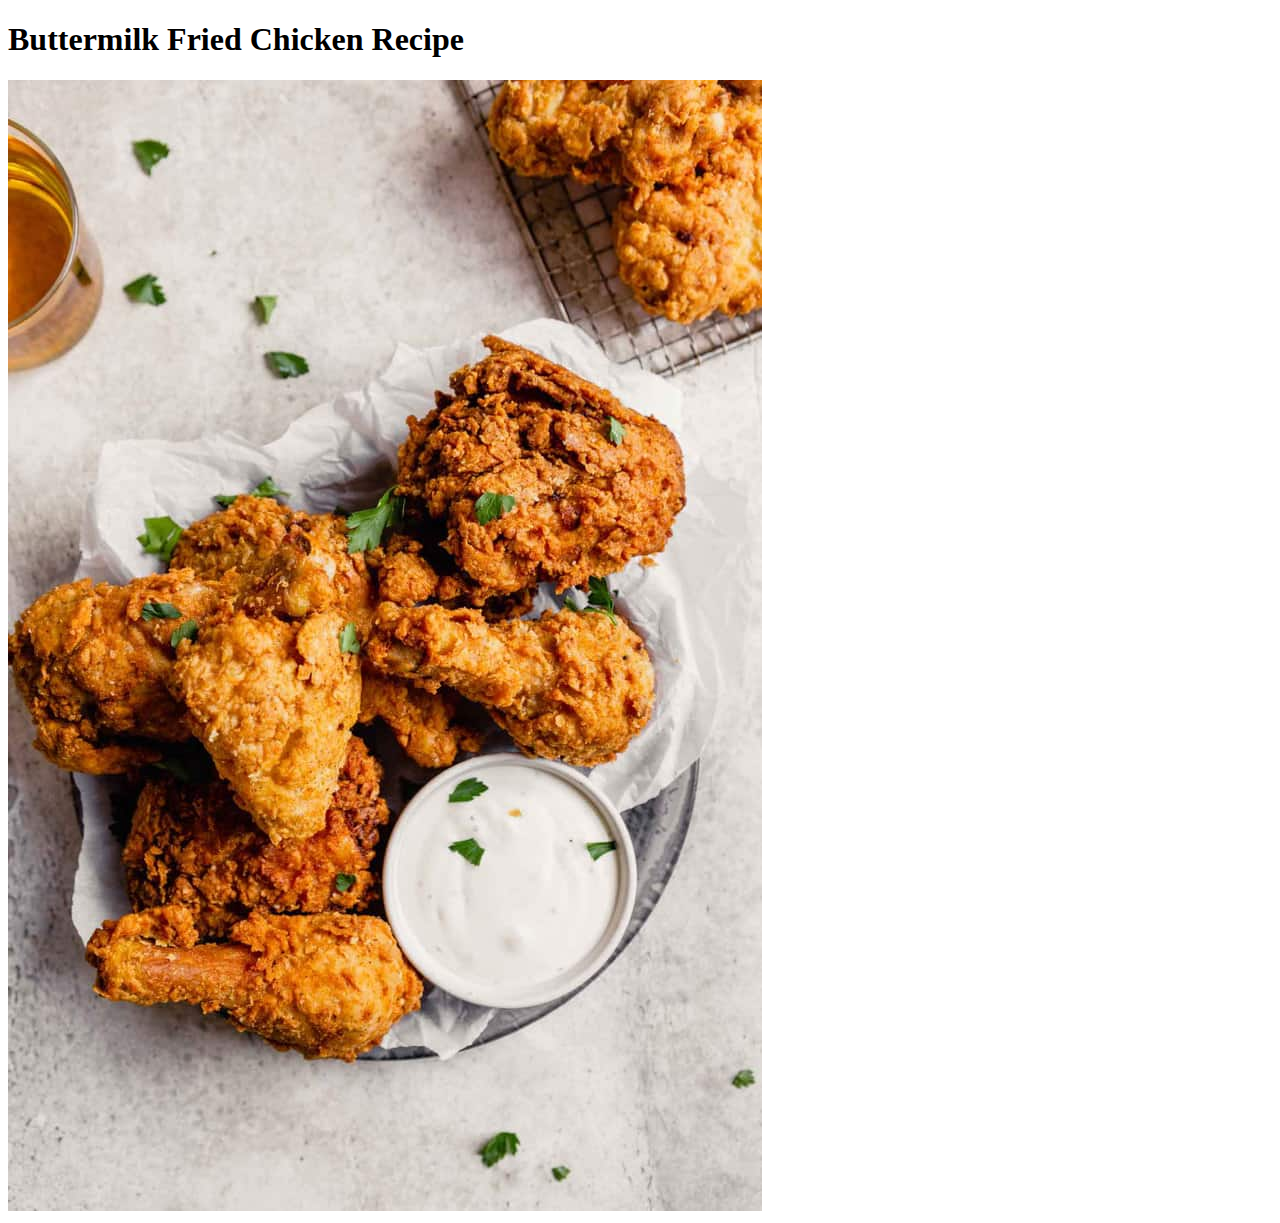
==== recipes/buttermilk-fried-chicken.html @ c065e299 "feat(buttermilk-fried-chicken.html): Add recipe" ====
<!DOCTYPE html>
<html>
    <head>
        <meta charset="utf-8">
        <title>Buttermilk Fried Chicken Recipe</title>
    </head>
    <body>
        <h1>Buttermilk Fried Chicken Recipe</h1>
        <img src="../images/buttermilk-fried-chicken.jpg" alt="Buttermilk fried chicken with white sauce on the side">
    </body>
</html>
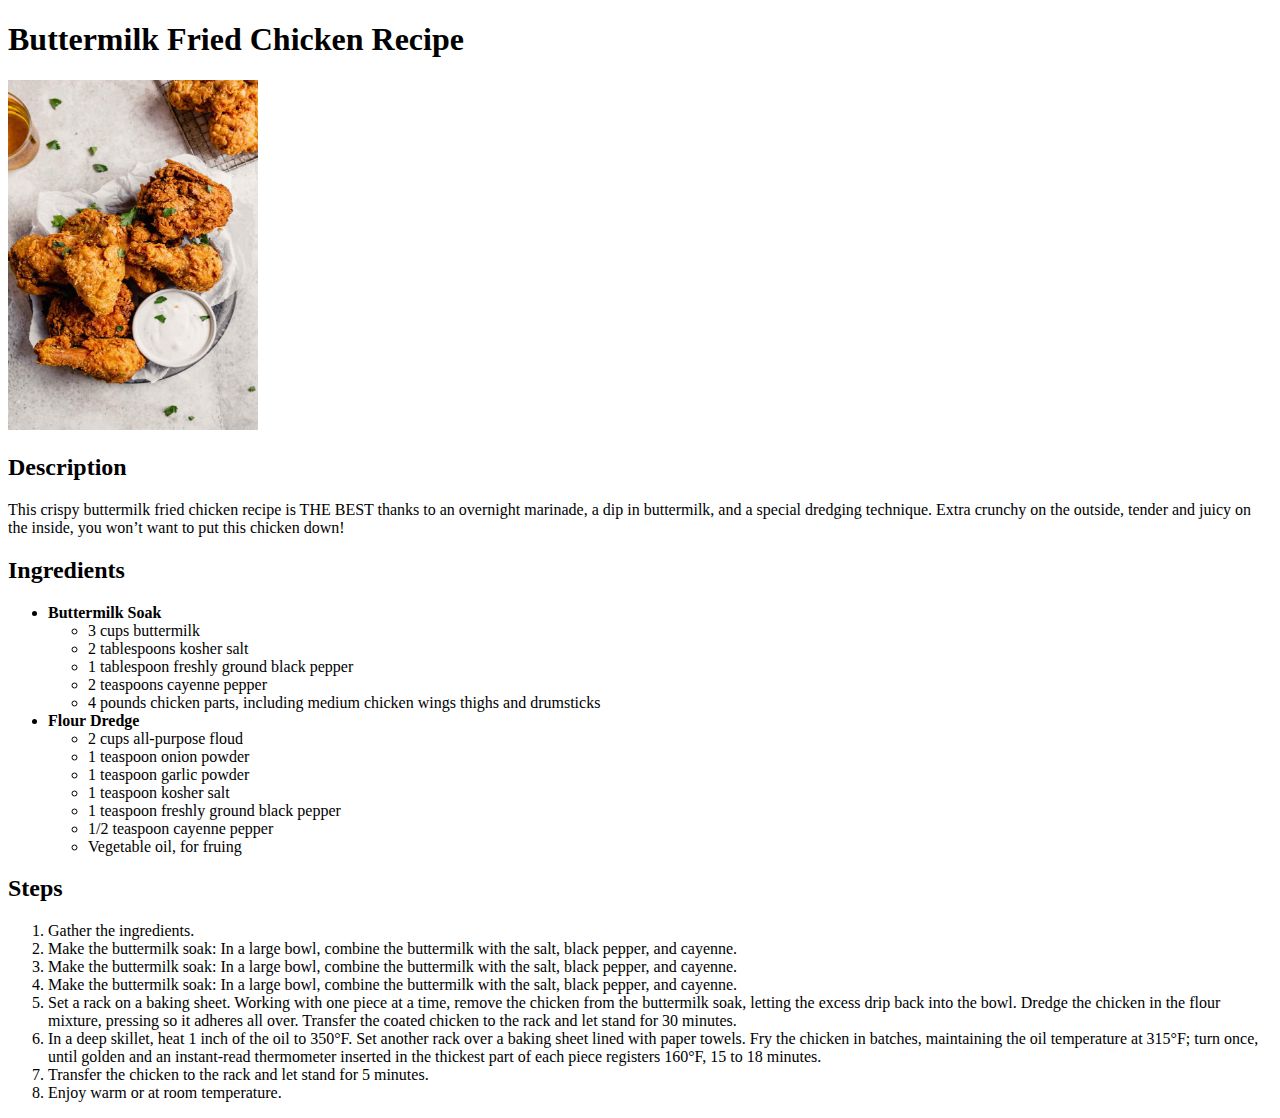
==== commit 42b7f234: "feat(buttermilk-fried-chicken.html): Add content" ====
--- a/recipes/buttermilk-fried-chicken.html
+++ b/recipes/buttermilk-fried-chicken.html
@@ -6,6 +6,69 @@
     </head>
     <body>
         <h1>Buttermilk Fried Chicken Recipe</h1>
-        <img src="../images/buttermilk-fried-chicken.jpg" alt="Buttermilk fried chicken with white sauce on the side">
+        <img src="../images/buttermilk-fried-chicken.jpg" alt="Buttermilk fried chicken with white sauce on the side" height="350" width="250">
+        <h2>Description</h2>
+        <p>
+            This crispy buttermilk fried chicken recipe is 
+            THE BEST thanks to an overnight marinade, a dip in buttermilk, 
+            and a special dredging technique. Extra crunchy on the outside, 
+            tender and juicy on the inside, you won’t want to 
+            put this chicken down! 
+        </p>
+        <h2>Ingredients</h2>
+        <ul>
+            <li>
+                <strong>Buttermilk Soak</strong>
+                <ul>
+                    <li>3 cups buttermilk</li>
+                    <li>2 tablespoons kosher salt</li>
+                    <li>1 tablespoon freshly ground black pepper</li>
+                    <li>2 teaspoons cayenne pepper</li>
+                    <li>
+                        4 pounds chicken parts, including medium chicken wings
+                        thighs and drumsticks
+                    </li>
+                </ul>
+            </li>
+            <li>
+                <strong>Flour Dredge</strong>
+                <ul>
+                    <li>2 cups all-purpose floud</li>
+                    <li>1 teaspoon onion powder</li>
+                    <li>1 teaspoon garlic powder</li>
+                    <li>1 teaspoon kosher salt</li>
+                    <li>1 teaspoon freshly ground black pepper</li>
+                    <li>1/2 teaspoon cayenne pepper</li>
+                    <li>Vegetable oil, for fruing</li>
+                </ul>
+            </li>
+        </ul>
+        <h2>Steps</h2>
+        <ol>
+            <li>
+                Gather the ingredients. 
+            </li>
+            <li>
+                Make the buttermilk soak: In a large bowl, combine the buttermilk with the salt, black pepper, and cayenne. 
+            </li>
+            <li>
+                Make the buttermilk soak: In a large bowl, combine the buttermilk with the salt, black pepper, and cayenne. 
+            </li>
+            <li>
+                Make the buttermilk soak: In a large bowl, combine the buttermilk with the salt, black pepper, and cayenne. 
+            </li>
+            <li>
+                Set a rack on a baking sheet. Working with one piece at a time, remove the chicken from the buttermilk soak, letting the excess drip back into the bowl. Dredge the chicken in the flour mixture, pressing so it adheres all over. Transfer the coated chicken to the rack and let stand for 30 minutes. 
+            </li>
+            <li>
+                In a deep skillet, heat 1 inch of the oil to 350°F. Set another rack over a baking sheet lined with paper towels. Fry the chicken in batches, maintaining the oil temperature at 315°F; turn once, until golden and an instant-read thermometer inserted in the thickest part of each piece registers 160°F, 15 to 18 minutes. 
+            </li>
+            <li>
+                Transfer the chicken to the rack and let stand for 5 minutes. 
+            </li>
+            <li>
+                Enjoy warm or at room temperature. 
+            </li>
+        </ol>
     </body>
 </html>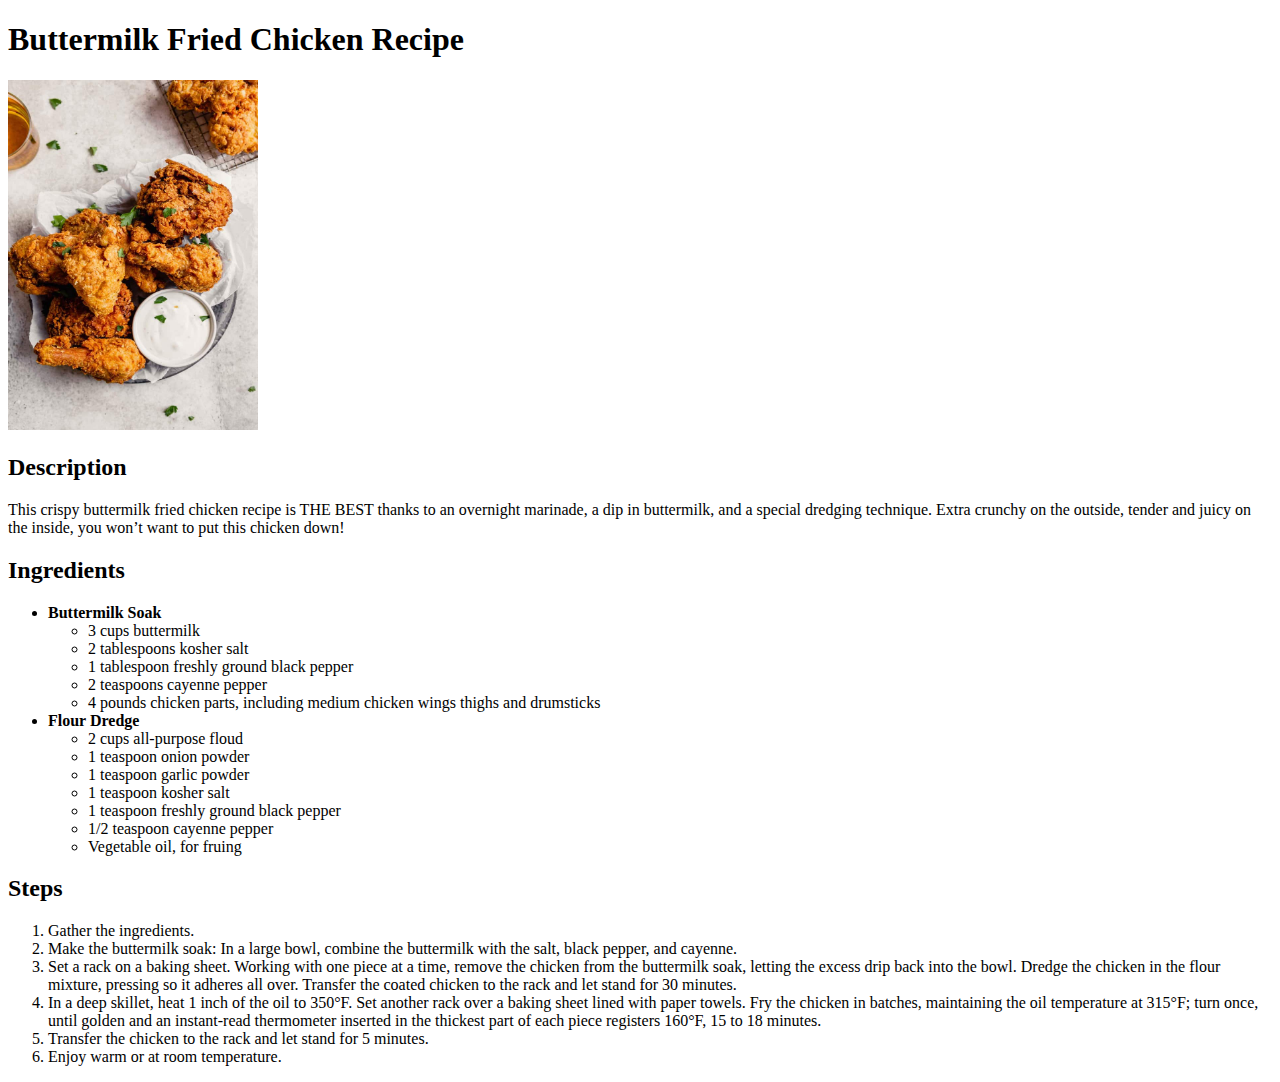
==== commit b02bc82f: "refactor: Remove duplicated items in steps list" ====
--- a/recipes/buttermilk-fried-chicken.html
+++ b/recipes/buttermilk-fried-chicken.html
@@ -52,12 +52,6 @@
                 Make the buttermilk soak: In a large bowl, combine the buttermilk with the salt, black pepper, and cayenne. 
             </li>
             <li>
-                Make the buttermilk soak: In a large bowl, combine the buttermilk with the salt, black pepper, and cayenne. 
-            </li>
-            <li>
-                Make the buttermilk soak: In a large bowl, combine the buttermilk with the salt, black pepper, and cayenne. 
-            </li>
-            <li>
                 Set a rack on a baking sheet. Working with one piece at a time, remove the chicken from the buttermilk soak, letting the excess drip back into the bowl. Dredge the chicken in the flour mixture, pressing so it adheres all over. Transfer the coated chicken to the rack and let stand for 30 minutes. 
             </li>
             <li>
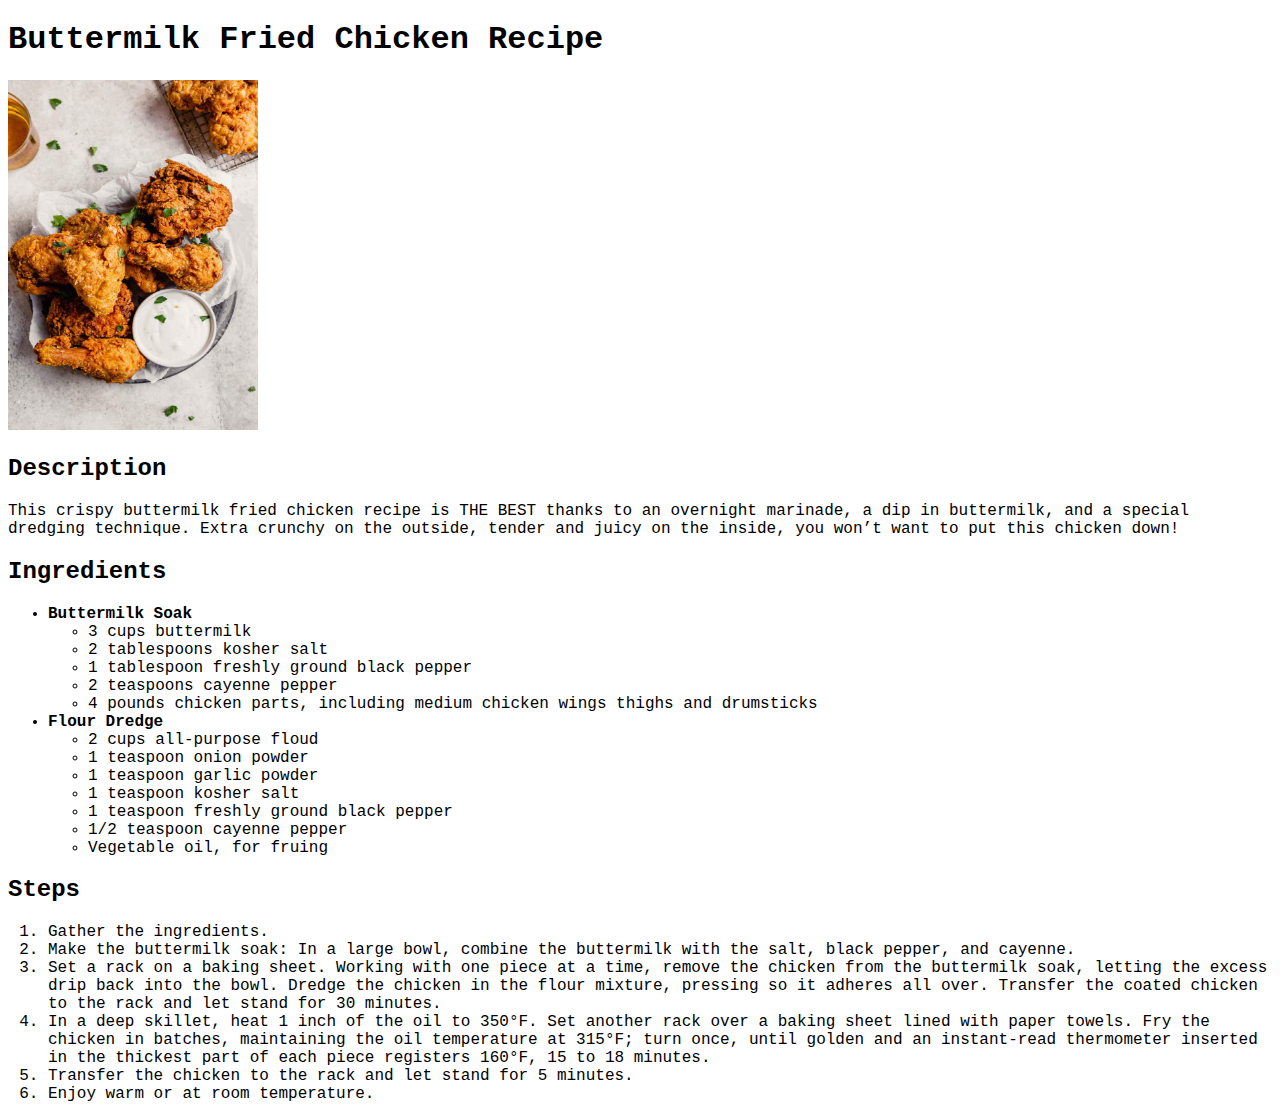
==== commit f52af462: "feat: Add link to styles sheet" ====
--- a/recipes/buttermilk-fried-chicken.html
+++ b/recipes/buttermilk-fried-chicken.html
@@ -3,6 +3,7 @@
     <head>
         <meta charset="utf-8">
         <title>Buttermilk Fried Chicken Recipe</title>
+        <link rel="stylesheet" href="../styles.css">
     </head>
     <body>
         <h1>Buttermilk Fried Chicken Recipe</h1>
--- a/styles.css
+++ b/styles.css
@@ -0,0 +1,15 @@
+* {
+    font-family: 'Courier New', Courier, monospace;
+}
+
+#main-header { 
+    text-decoration-line: underline;
+    margin-bottom: 50px;
+}
+
+.recipe-item {
+    font-size: 18px;
+    text-decoration: none;
+    list-style: decimal;
+    margin-bottom: 50px;
+}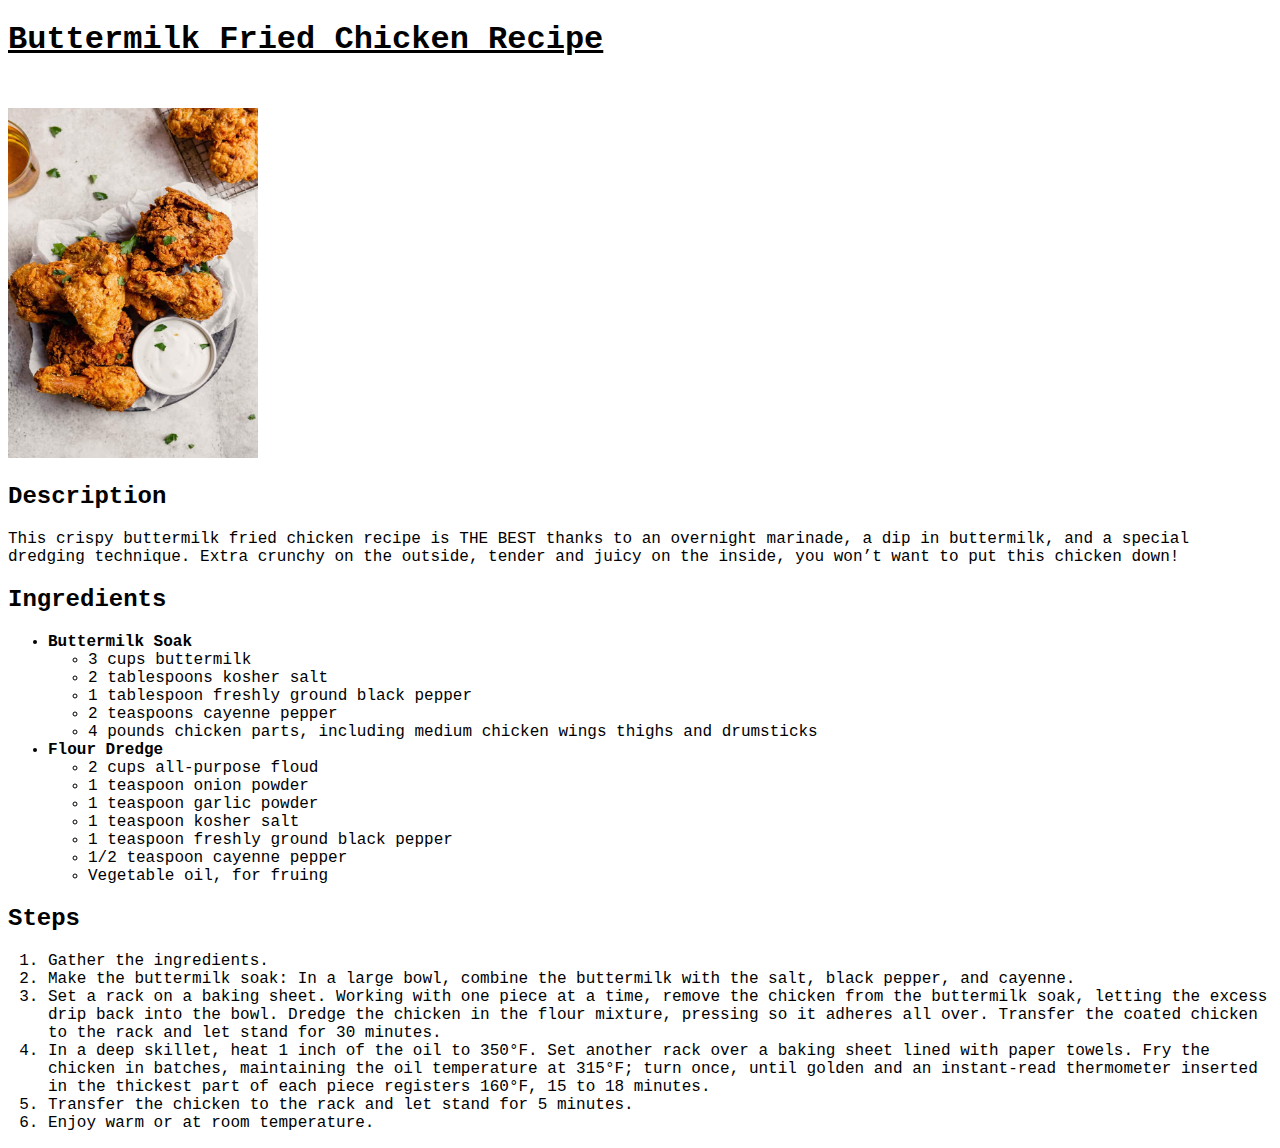
==== commit c1ec2f76: "feat: Add header style to page h1" ====
--- a/recipes/buttermilk-fried-chicken.html
+++ b/recipes/buttermilk-fried-chicken.html
@@ -6,7 +6,7 @@
         <link rel="stylesheet" href="../styles.css">
     </head>
     <body>
-        <h1>Buttermilk Fried Chicken Recipe</h1>
+        <h1 id="main-header">Buttermilk Fried Chicken Recipe</h1>
         <img src="../images/buttermilk-fried-chicken.jpg" alt="Buttermilk fried chicken with white sauce on the side" height="350" width="250">
         <h2>Description</h2>
         <p>
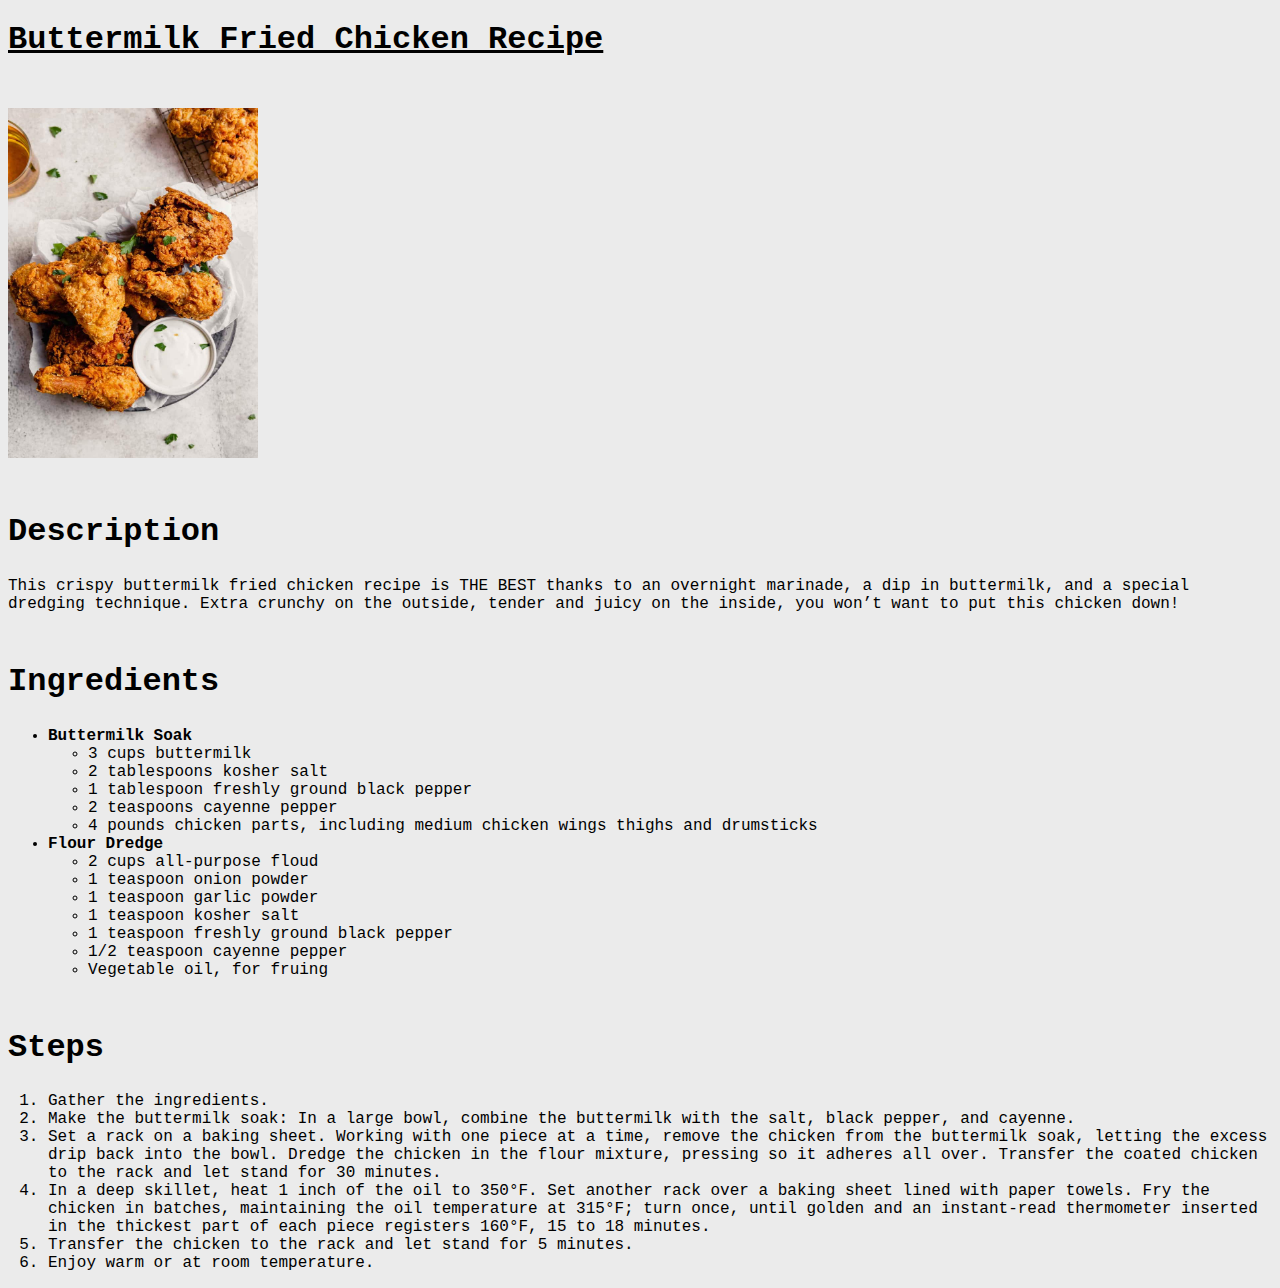
==== commit e11cabcc: "feat: Add class to subheadings" ====
--- a/recipes/buttermilk-fried-chicken.html
+++ b/recipes/buttermilk-fried-chicken.html
@@ -8,7 +8,7 @@
     <body>
         <h1 id="main-header">Buttermilk Fried Chicken Recipe</h1>
         <img src="../images/buttermilk-fried-chicken.jpg" alt="Buttermilk fried chicken with white sauce on the side" height="350" width="250">
-        <h2>Description</h2>
+        <h2 class="secondary-header">Description</h2>
         <p>
             This crispy buttermilk fried chicken recipe is 
             THE BEST thanks to an overnight marinade, a dip in buttermilk, 
@@ -16,7 +16,7 @@
             tender and juicy on the inside, you won’t want to 
             put this chicken down! 
         </p>
-        <h2>Ingredients</h2>
+        <h2 class="secondary-header">Ingredients</h2>
         <ul>
             <li>
                 <strong>Buttermilk Soak</strong>
@@ -44,7 +44,7 @@
                 </ul>
             </li>
         </ul>
-        <h2>Steps</h2>
+        <h2 class="secondary-header">Steps</h2>
         <ol>
             <li>
                 Gather the ingredients. 
--- a/styles.css
+++ b/styles.css
@@ -1,10 +1,16 @@
 * {
     font-family: 'Courier New', Courier, monospace;
+    background-color: rgb(235, 235, 235);
 }
 
 #main-header { 
     text-decoration-line: underline;
     margin-bottom: 50px;
+}
+
+.secondary-header {
+    font-size: 32px;
+    margin-top: 50px;
 }
 
 .recipe-item {
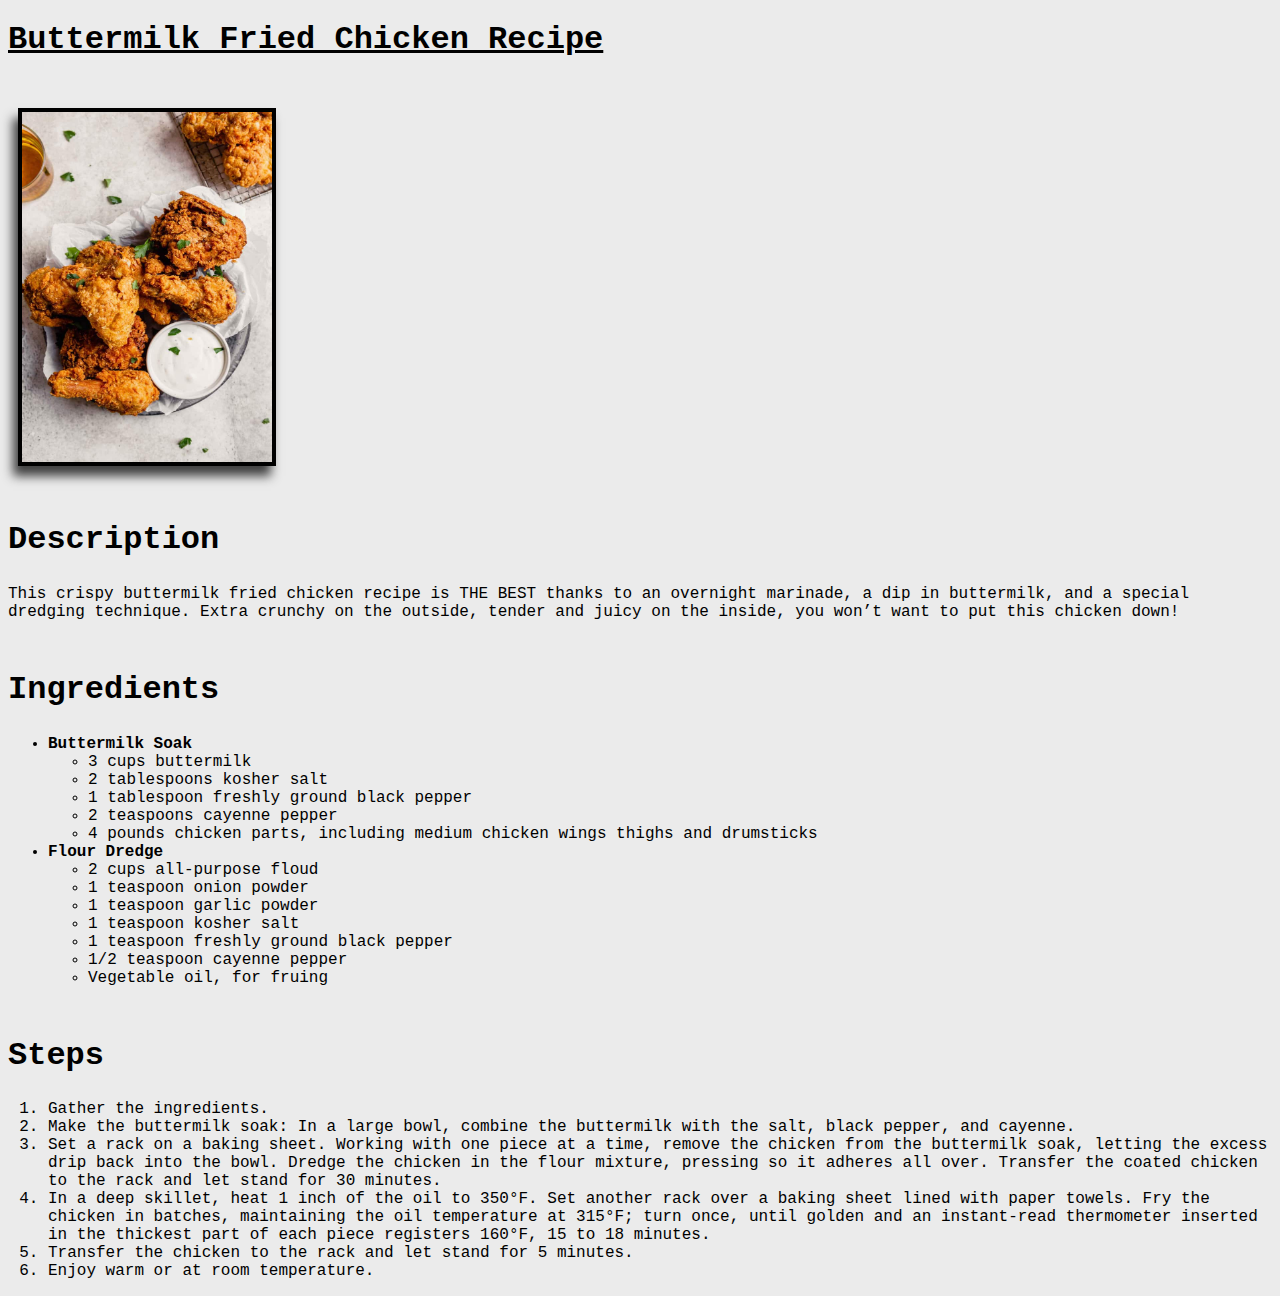
==== commit afcced75: "feat: Apply new image style to recipe image" ====
--- a/recipes/buttermilk-fried-chicken.html
+++ b/recipes/buttermilk-fried-chicken.html
@@ -7,7 +7,7 @@
     </head>
     <body>
         <h1 id="main-header">Buttermilk Fried Chicken Recipe</h1>
-        <img src="../images/buttermilk-fried-chicken.jpg" alt="Buttermilk fried chicken with white sauce on the side" height="350" width="250">
+        <img src="../images/buttermilk-fried-chicken.jpg" alt="Buttermilk fried chicken with white sauce on the side" height="350" width="250" class="recipe-img">
         <h2 class="secondary-header">Description</h2>
         <p>
             This crispy buttermilk fried chicken recipe is 
--- a/styles.css
+++ b/styles.css
@@ -18,4 +18,10 @@
     text-decoration: none;
     list-style: decimal;
     margin-bottom: 50px;
+}
+
+.recipe-img {
+    border: 4px solid;
+    box-shadow: -5px 10px 10px rgb(63, 63, 63);
+    margin-left: 10px;
 }